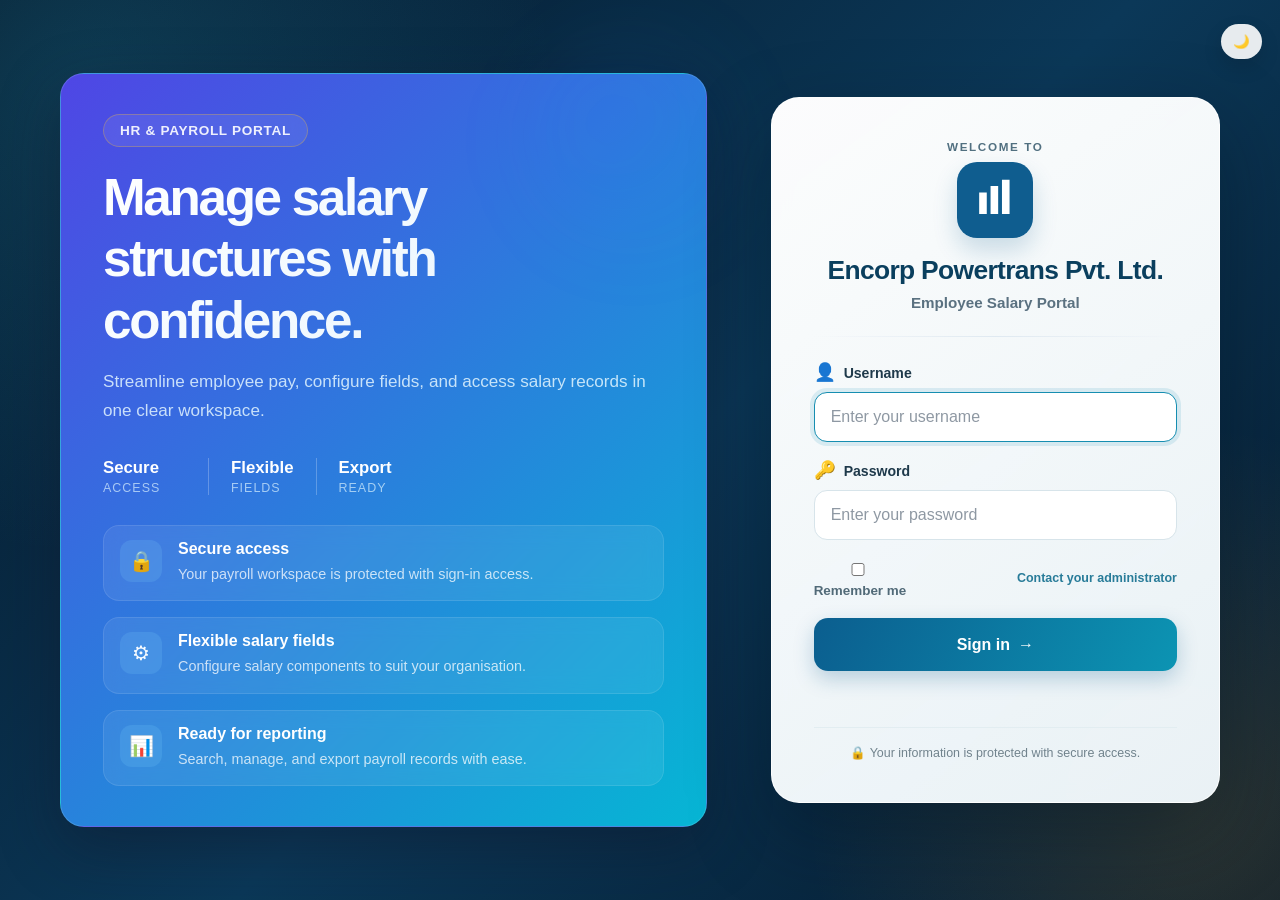
==== encorp_app/static/index.html @ 49dd7a2d "Initial commit" ====
<!DOCTYPE html>
<html lang="en">
  <head>
    <meta charset="UTF-8" />
    <meta name="viewport" content="width=device-width, initial-scale=1.0" />
    <title>Encorp | Login</title>
    <link rel="stylesheet" href="styles.css" />
    <link rel="stylesheet" href="login-overrides.css" />
  </head>
  <body class="auth-page">
    <button class="theme-toggle" id="themeToggle" type="button" aria-label="Toggle dark mode">🌙</button>
    <div class="auth-orb auth-orb-one" aria-hidden="true"></div>
    <div class="auth-orb auth-orb-two" aria-hidden="true"></div>
    <div class="auth-grid" aria-hidden="true"></div>
    <div class="page-shell login-bg auth-page">
      <div class="auth-shell">
        <section class="auth-hero" aria-labelledby="loginWelcomeTitle">
          <div class="hero-content">
            <div class="hero-badge">HR &amp; Payroll Portal</div>
            <h2 id="loginWelcomeTitle">Manage salary structures with confidence.</h2>
            <p>Streamline employee pay, configure fields, and access salary records in one clear workspace.</p>
            <div class="hero-stat-row" aria-label="Portal highlights">
              <div><strong>Secure</strong><span>Access</span></div>
              <div><strong>Flexible</strong><span>Fields</span></div>
              <div><strong>Export</strong><span>Ready</span></div>
            </div>
            <div class="hero-features" aria-label="Portal features">
              <div class="feature-item"><span class="feature-icon" aria-hidden="true">&#128274;</span><div class="feature-text"><h4>Secure access</h4><p>Your payroll workspace is protected with sign-in access.</p></div></div>
              <div class="feature-item"><span class="feature-icon" aria-hidden="true">&#9881;</span><div class="feature-text"><h4>Flexible salary fields</h4><p>Configure salary components to suit your organisation.</p></div></div>
              <div class="feature-item"><span class="feature-icon" aria-hidden="true">&#128202;</span><div class="feature-text"><h4>Ready for reporting</h4><p>Search, manage, and export payroll records with ease.</p></div></div>
            </div>
          </div>
        </section>

        <div class="login-card-container">
        <section class="login-card" aria-labelledby="companyName">
          <div class="brand-block">
            <span class="signin-overline">Welcome to</span>
            <img id="headerLogo" class="small-logo" src="data:image/svg+xml,%3Csvg xmlns='http://www.w3.org/2000/svg' width='120' height='120' viewBox='0 0 120 120'%3E%3Crect width='120' height='120' rx='24' fill='%230f5d8f'/%3E%3Cpath d='M35 82V48h12v34H35Zm18 0V38h12v44H53Zm18 0V28h12v54H71Z' fill='white'/%3E%3C/svg%3E" alt="company logo" />
            <h1 id="companyName">Encorp Powertrans Pvt. Ltd.</h1>
            <p id="companyTagline">Employee Salary Portal</p>
          </div>
          <div class="login-divider" aria-hidden="true"></div>
          <form id="loginForm" novalidate>
              <div class="form-group">
                <label for="username"><span class="label-icon" aria-hidden="true">&#128100;</span> Username</label>
                <input id="username" class="form-input" name="username" type="text" placeholder="Enter your username" required autocomplete="username" autofocus />
              </div>

              <div class="form-group">
                <label for="password"><span class="label-icon" aria-hidden="true">&#128273;</span> Password</label>
                <input id="password" class="form-input" name="password" type="password" placeholder="Enter your password" required autocomplete="current-password" />
              </div>

              <div class="form-actions">
                <label class="remember"><input type="checkbox" id="remember" /> Remember me</label>
                <span class="forgot">Contact your administrator</span>
              </div>

              <button type="submit" class="login-btn"><span>Sign in</span><span class="btn-arrow" aria-hidden="true">&#8594;</span></button>
              <p id="loginMessage" class="message" role="alert" aria-live="polite"></p>
          </form>
          <footer class="login-footer"><p><span aria-hidden="true">&#128274;</span> Your information is protected with secure access.</p></footer>
        </section>
        </div>
      </div>
    </div>

    <script src="script.js"></script>
  </body>
</html>
---- encorp_app/static/styles.css ----
:root {
  color-scheme: light;
  font-family: "Segoe UI", Tahoma, Geneva, Verdana, sans-serif;
  --app-font: "Segoe UI";
  --primary: #0f5d8f;
  --primary-dark: #0a3f5e;
  --accent: #f4b400;
  --bg: #f3f7fb;
  --card: #ffffff;
  --text: #162330;
  --muted: #5f6d7c;
  --border: #dfe9f1;
}

body.dark-mode {
  --primary: #4ba3ff;
  --primary-dark: #9dd0ff;
  --accent: #fbbf24;
  --bg: #07131d;
  --card: #0f1f2d;
  --text: #f2f7fb;
  --muted: #9eb0bd;
  --border: #263846;
}

* {
  box-sizing: border-box;
}

body {
  margin: 0;
  font-family: var(--app-font), "Segoe UI", Tahoma, Geneva, Verdana, sans-serif;
  background: linear-gradient(135deg, #f4f9ff 0%, #eef5fb 100%);
  color: var(--text);
  transition: background 0.25s ease, color 0.25s ease;
}

body.dark-mode {
  background: linear-gradient(135deg, #07131d 0%, #122536 100%);
}

.app-shell {
  display: grid;
  grid-template-columns: 260px minmax(0, 1fr);
  min-height: 100vh;
}

.sidebar {
  background: linear-gradient(180deg, #0b3552 0%, #0f5d8f 100%);
  color: #fff;
  padding: 24px 18px;
  transition: width 0.25s ease;
}

.sidebar.collapsed {
  width: 88px;
}

.sidebar.collapsed .brand-text,
.sidebar.collapsed .nav-link {
  display: none;
}

.sidebar.collapsed .sidebar-nav {
  display: none;
}

.sidebar-brand {
  display: flex;
  align-items: center;
  gap: 10px;
  margin-bottom: 24px;
}

.sidebar-brand strong {
  display: block;
  font-size: 1rem;
}

.sidebar-brand p {
  margin: 2px 0 0;
  color: rgba(255,255,255,0.72);
}

.sidebar-nav {
  display: grid;
  gap: 8px;
}

.sidebar-toggle {
  width: 100%;
  margin: 0 0 12px;
  background: rgba(255,255,255,0.14);
  color: #fff;
  border: 0;
  border-radius: 10px;
  padding: 8px;
}

.sidebar .nav-link {
  color: rgba(255,255,255,0.9);
  padding: 10px 12px;
  border-radius: 10px;
}

.sidebar .nav-link.active,
.sidebar .nav-link:hover {
  background: rgba(255,255,255,0.16);
}

.theme-toggle {
  position: fixed;
  top: 18px;
  right: 18px;
  z-index: 50;
  border: none;
  border-radius: 999px;
  padding: 10px 12px;
  background: rgba(255,255,255,0.9);
  box-shadow: 0 8px 20px rgba(0,0,0,0.12);
  cursor: pointer;
}

body.dark-mode .theme-toggle {
  background: rgba(15,31,45,0.95);
  color: #fff;
}

.page-shell {
  min-height: 100vh;
  display: grid;
  place-items: center;
  padding: 24px;
}

.auth-page {
  background: radial-gradient(circle at top left, #2184c2 0%, #0a3f5e 45%, #07263b 100%);
}

.auth-shell {
  width: min(1100px, 100%);
  display: grid;
  grid-template-columns: 1.3fr 0.9fr;
  gap: 24px;
  align-items: stretch;
}

.auth-hero,
.login-card,
.employee-card,
.table-card,
.summary-card,
.toolbar-card,
.dashboard-card,
.settings-card,
.search-card {
  background: var(--card);
  border: 1px solid rgba(255, 255, 255, 0.6);
  border-radius: 22px;
  box-shadow: 0 18px 40px rgba(5, 26, 42, 0.16);
}

.auth-hero {
  padding: 36px;
  background: linear-gradient(135deg, rgba(255,255,255,0.95), rgba(241,247,252,0.95));
  display: flex;
  flex-direction: column;
  justify-content: center;
}

.auth-hero h2 {
  margin: 0 0 12px;
  font-size: 2rem;
  color: var(--primary-dark);
}

.auth-hero p {
  margin: 0 0 16px;
  color: var(--muted);
  line-height: 1.6;
}

.hero-badge {
  display: inline-block;
  margin-bottom: 14px;
  padding: 6px 10px;
  border-radius: 999px;
  background: rgba(15, 93, 143, 0.12);
  color: var(--primary);
  font-size: 0.82rem;
  font-weight: 700;
  letter-spacing: 0.04em;
  text-transform: uppercase;
}

.hero-points {
  margin: 0;
  padding-left: 18px;
  color: var(--text);
  display: grid;
  gap: 8px;
}

.login-card {
  width: 100%;
  padding: 16px;
  display: flex;
  align-items: center;
  justify-content: center;
}

.brand-block {
  text-align: center;
  margin-bottom: 24px;
}

.brand-block-login { text-align:center; margin-bottom: 18px; }
.brand-block-login .small-logo { width:64px; height:64px; margin:0 auto 8px; }
.brand-block-login .brand-name { margin:6px 0 2px; font-size:1.05rem; color:var(--primary-dark); }
.brand-block-login .brand-sub { margin:0; color:var(--muted); font-size:0.9rem; }

.login-panel { width: 100%; max-width: 360px; padding: 28px; }
.login-panel-form input { transition: box-shadow 0.15s ease, border-color 0.15s ease; }
.login-panel-form input::placeholder { color: rgba(0,0,0,0.45); }
.login-panel-form input:focus { box-shadow: 0 6px 18px rgba(15,93,143,0.12); border-color: rgba(15,93,143,0.2); }
.input-row .input-icon { background: rgba(0,0,0,0.02); padding:8px 12px; }
.btn-primary { letter-spacing: 0.6px; font-size: 0.95rem; padding: 12px 14px; }

/* Hero decoration */
.auth-hero { position: relative; overflow: visible; }
.auth-hero::before { content: ''; position: absolute; right: -40px; top: -40px; width: 220px; height: 220px; border-radius: 50%; background: radial-gradient(circle at 30% 30%, rgba(29,134,255,0.08), rgba(29,134,255,0.02)); filter: blur(36px); z-index:0; }
.auth-hero > * { position: relative; z-index: 2; }

@media (max-width: 900px) {
  .auth-shell { grid-template-columns: 1fr; }
  .auth-hero { order: -1; padding-bottom: 18px; }
  .login-card { padding: 8px; }
  .login-panel { max-width: 100%; }
}

/* Polished login overrides */
.login-card { padding: 12px; }
.login-card .brand-block-login h1 { font-size: 1.15rem; color: rgba(0,0,0,0.9); margin-bottom:6px; }
.login-card .brand-block-login p { color: rgba(16,24,40,0.6); margin-bottom: 10px; }
.login-card .small-logo { border-radius: 14px; box-shadow: 0 6px 20px rgba(2,6,23,0.06); }
.login-panel {
  background: #fff;
  border-radius: 18px;
  padding: 28px 30px;
  max-width: 400px;
  width: 100%;
  border: 1px solid rgba(2,6,23,0.04);
  box-shadow: 0 18px 40px rgba(2,6,23,0.06);
}
.login-panel-form .input-row { background: transparent; align-items: center; }
.login-panel-form input[type="text"], .login-panel-form input[type="password"] {
  background: rgba(245,247,250,0.98);
  border: 1px solid rgba(16,24,40,0.04);
  padding: 12px 14px;
  height:44px;
  border-radius: 10px;
  color: #0f1724;
  font-size: 0.98rem;
}
.input-row { gap: 12px; }
.input-icon { width:44px; height:44px; display:flex; align-items:center; justify-content:center; border-radius:10px; background: linear-gradient(180deg,var(--primary),#0a74c2); color: #fff; font-size:18px; }
.form-actions { margin-top:8px; margin-bottom:18px; }
.remember input { transform: translateY(2px); margin-right:8px; }
.forgot { color: var(--primary); font-weight:600; }
.btn-primary { background: linear-gradient(90deg,#1573ff,#0066d6); color:#fff; border-radius:12px; padding:12px; font-weight:800; letter-spacing:0.6px; }
.btn-primary:hover { transform: translateY(-2px); box-shadow: 0 10px 26px rgba(4,38,114,0.12); }
.auth-hero h2 { font-size: 2.1rem; color: #072033; }
.auth-hero p { color: rgba(16,24,40,0.7); max-width: 420px; }
.hero-points li { color: rgba(16,24,40,0.7); }

@media (max-width: 900px) {
  .login-panel { margin-top: 8px; padding: 20px; }
  .auth-hero { padding: 22px; }
}

.brand-logo,
.small-logo {
  display: block;
  width: 72px;
  height: 72px;
  object-fit: contain;
  margin: 0 auto 12px;
  border-radius: 16px;
  background: linear-gradient(135deg, #f0f7ff, #e6f0f7);
  padding: 8px;
}

.small-logo {
  width: 52px;
  height: 52px;
  margin: 0 14px 0 0;
}

.brand-block h1,
.page-header h1 {
  margin: 0 0 6px;
  color: var(--primary-dark);
}

.brand-block p,
.page-header p {
  margin: 0;
  color: var(--muted);
}

.login-form {
  display: grid;
  gap: 12px;
}

label {
  font-weight: 600;
  display: grid;
  gap: 6px;
}

input,
select,
textarea {
  border: 1px solid var(--border);
  border-radius: 12px;
  padding: 10px 12px;
  font-size: 1rem;
  background: #fcfdff;
}

input[type="color"] {
  width: 100%;
  min-height: 44px;
  padding: 4px;
  cursor: pointer;
}

input:focus,
select:focus,
textarea:focus {
  outline: 2px solid rgba(15, 93, 143, 0.2);
  border-color: var(--primary);
}

button,
.primary-btn,
.secondary-btn {
  margin-top: 6px;
  border: none;
  border-radius: 12px;
  background: linear-gradient(135deg, var(--primary), #1881bc);
  color: #fff;
  padding: 10px 14px;
  cursor: pointer;
  font-weight: 700;
  text-decoration: none;
  display: inline-flex;
  justify-content: center;
  align-items: center;
}

button:hover,
.primary-btn:hover,
.secondary-btn:hover {
  transform: translateY(-1px);
  box-shadow: 0 8px 18px rgba(15, 93, 143, 0.18);
}

.secondary-btn {
  background: linear-gradient(135deg, #eef4f8, #dcecf4);
  color: var(--primary-dark);
}

.message {
  min-height: 20px;
  color: #b42318;
  font-size: 0.95rem;
  margin: 0;
}

.helper-text {
  color: var(--muted);
  font-size: 0.9rem;
}

.logo-actions {
  display: flex;
  gap: 10px;
  flex-wrap: wrap;
  align-items: center;
}

.salary-page,
.dashboard-page,
.settings-page,
.search-page {
  max-width: 1240px;
  margin: 0 auto;
  padding: 24px;
}

.page-header {
  display: flex;
  justify-content: space-between;
  align-items: center;
  margin-bottom: 20px;
  gap: 16px;
  padding: 18px 22px;
  background: linear-gradient(135deg, rgba(255,255,255,0.95), rgba(241,247,252,0.95));
  border: 1px solid rgba(223,233,241,0.9);
  border-radius: 18px;
  box-shadow: 0 10px 24px rgba(15, 93, 143, 0.06);
}

.header-title {
  display: flex;
  align-items: center;
}

.header-actions {
  display: flex;
  gap: 10px;
  flex-wrap: wrap;
}

.nav-link {
  text-decoration: none;
  color: var(--primary);
  font-weight: 600;
}

.toolbar-card,
.dashboard-card,
.settings-card,
.search-card,
.employee-card,
.table-card,
.summary-card {
  padding: 22px 24px;
  margin-bottom: 18px;
  border: 1px solid rgba(223,233,241,0.9);
}

.toolbar-group {
  display: flex;
  gap: 10px;
  flex-wrap: wrap;
}

.status-pill {
  display: inline-block;
  margin-top: 12px;
  padding: 6px 10px;
  border-radius: 999px;
  background: #eef8f2;
  color: #067647;
  font-size: 0.9rem;
}

.dashboard-hero {
  display: flex;
  justify-content: space-between;
  align-items: center;
  gap: 18px;
  padding: 24px 28px;
  margin-bottom: 18px;
  background: linear-gradient(135deg, #0f5d8f, #1680b8);
  color: #fff;
  border-radius: 22px;
}

.dashboard-hero h2 {
  margin: 6px 0 8px;
  font-size: 1.7rem;
}

.dashboard-hero p {
  margin: 0;
  color: rgba(255,255,255,0.84);
}

.hero-actions {
  display: flex;
  gap: 10px;
  flex-wrap: wrap;
}

.dashboard-grid {
  display: grid;
  grid-template-columns: repeat(auto-fit, minmax(240px, 1fr));
  gap: 16px;
}

.secondary-grid {
  margin-top: 16px;
}

.dashboard-card h3 {
  margin-top: 0;
  color: var(--primary-dark);
}

.dashboard-card p {
  color: var(--muted);
}

.metric-card {
  background: linear-gradient(135deg, #f9fcff, #f2f7fb);
}

.metric-value {
  font-size: 2rem;
  font-weight: 800;
  color: var(--primary);
  margin: 6px 0 4px;
}

.chart-card {
  min-height: 220px;
}

.chart-bars {
  display: grid;
  gap: 16px;
  margin-top: 16px;
}

.bar-group {
  display: grid;
  gap: 6px;
}

.bar-label-row {
  display: flex;
  justify-content: space-between;
  align-items: center;
  font-size: 0.95rem;
  color: var(--muted);
}

.overview-bar {
  height: 10px;
  border-radius: 999px;
  background: rgba(15, 93, 143, 0.12);
  overflow: hidden;
}

.bar-fill {
  display: block;
  height: 100%;
  border-radius: 999px;
  width: 0;
  transition: width 0.35s ease;
}

.bar-fill.earning {
  background: linear-gradient(90deg, #0f5d8f, #3ea4d8);
}

.bar-fill.deduction {
  background: linear-gradient(90deg, #ef4444, #f97316);
}

.bar-fill.benefits {
  background: linear-gradient(90deg, #16a34a, #4ade80);
}

.chart-summary {
  margin-top: 10px;
  color: var(--muted);
  font-size: 0.95rem;
}

.info-list {
  margin: 10px 0 0 18px;
  color: var(--muted);
  display: grid;
  gap: 8px;
  line-height: 1.5;
}

.status-list {
  display: flex;
  flex-wrap: wrap;
  gap: 8px;
  margin-top: 10px;
}

.employee-grid,
.settings-grid {
  display: grid;
  gap: 14px;
  grid-template-columns: repeat(auto-fit, minmax(220px, 1fr));
}

.table-wrapper {
  overflow-x: auto;
}

table {
  width: 100%;
  border-collapse: collapse;
}

th,
td {
  padding: 10px 8px;
  text-align: left;
  border-bottom: 1px solid #e6edf3;
}

th {
  color: var(--primary-dark);
  font-size: 0.95rem;
}

.total-row td {
  font-weight: 700;
  background: #f7fafc;
}

.amount-input {
  width: 100%;
}

.summary-card h3 {
  margin: 0 0 8px;
  color: var(--primary-dark);
}

.summary-card p {
  margin: 4px 0;
}

.payslip-card {
  background: linear-gradient(135deg, #f8fbff, #eef6fc);
}

.payslip-preview-card {
  background: linear-gradient(135deg, #ffffff, #f7fbff);
  border: 1px solid var(--border);
  border-radius: 22px;
  padding: 22px 24px;
  margin-bottom: 18px;
  box-shadow: 0 10px 24px rgba(15, 93, 143, 0.06);
}

.payslip-preview-card.export-ready {
  box-sizing: border-box;
  width: 190mm;
  max-width: 190mm;
  margin: 0 auto;
  box-shadow: none;
  border-radius: 0;
  border: 1px solid #d9e6f4;
}

.payslip-head {
  display: flex;
  justify-content: space-between;
  align-items: center;
  gap: 12px;
  margin-bottom: 12px;
}

.payslip-badges {
  display: flex;
  gap: 8px;
  flex-wrap: wrap;
}

.summary-grid {
  display: grid;
  grid-template-columns: repeat(auto-fit, minmax(180px, 1fr));
  gap: 12px;
  margin-bottom: 10px;
}

.summary-grid > div {
  background: #fff;
  border: 1px solid var(--border);
  border-radius: 12px;
  padding: 10px 12px;
}

.summary-label {
  display: block;
  font-size: 0.84rem;
  color: var(--muted);
  margin-bottom: 4px;
}

.payslip-header {
  display: flex;
  justify-content: space-between;
  align-items: flex-start;
  gap: 18px;
  margin-bottom: 18px;
}

.payslip-company-area {
  display: flex;
  align-items: center;
  gap: 14px;
}

.payslip-company-area .small-logo {
  width: 64px;
  height: 64px;
  margin: 0;
  border-radius: 14px;
  background: #fff;
  border: 1px solid var(--border);
  padding: 6px;
}

.payslip-company-text {
  display: grid;
  gap: 4px;
}

.payslip-company-text strong {
  font-size: 1.2rem;
}

.payslip-company-text p {
  margin: 0;
  color: var(--muted);
}

.payslip-company-address {
  font-size: 0.85rem;
  color: var(--muted);
}

.payslip-meta-block {
  display: grid;
  gap: 6px;
  text-align: right;
}

.payslip-slip-label {
  display: inline-flex;
  padding: 8px 14px;
  border-radius: 999px;
  background: var(--primary);
  color: #fff !important;
  font-weight: 800;
  text-shadow: 0 1px 2px rgba(0, 0, 0, 0.35);
  font-size: 0.85rem;
  letter-spacing: 0.04em;
}

.payslip-offer-banner {
  margin-bottom: 18px;
  padding: 16px 18px;
  border-radius: 18px;
  background: rgba(15, 93, 143, 0.08);
  border: 1px solid rgba(15, 93, 143, 0.12);
}

.offer-title {
  margin: 0 0 6px;
  font-size: 1.15rem;
  color: var(--primary-dark);
}

/* Make auth-hero dark and prominent on the login page */
.login-bg .auth-hero {
  background: linear-gradient(135deg, #4f46e5 0%, #06b6d4 100%);
  color: #f8fcff;
  padding: 40px 42px;
  border-radius: 24px;
  box-shadow: 0 20px 60px rgba(15, 23, 42, 0.45);
}
.login-bg .auth-hero h2 { color: #f8fbff; }
.login-bg .hero-badge { background: rgba(255,255,255,0.08); color: rgba(255,255,255,0.9); }
.login-bg .hero-points li { color: rgba(255,255,255,0.9); }

/* New centered login styles */
.login-bg {
  min-height: 100vh;
  display: flex;
  align-items: center;
  justify-content: center;
  background: linear-gradient(135deg, #0f1724 0%, #071021 100%);
  color: #e6eef8;
}
.login-wrapper {
  width: 420px;
  max-width: 92%;
  text-align: center;
}
.login-title {
  font-size: 12px;
  letter-spacing: 4px;
  margin-bottom: 18px;
  color: #9fb4d6;
}
.login-panel {
  background: linear-gradient(180deg, rgba(255,255,255,0.04), rgba(255,255,255,0.02));
  border-radius: 12px;
  padding: 26px;
  box-shadow: 0 10px 30px rgba(2,6,23,0.6), inset 0 1px 0 rgba(255,255,255,0.02);
  margin-bottom: 14px;
}
.input-row { display:flex; align-items:center; gap:12px; margin-bottom:12px; }
.input-icon { width:44px; height:44px; display:flex; align-items:center; justify-content:center; border-radius:10px; background: linear-gradient(180deg,#06b6d4,#4f46e5); color: #fff; font-size:18px; }
.login-panel-form input[type="text"], .login-panel-form input[type="password"] {
  flex:1; padding:10px 12px; border-radius:8px; border:1px solid rgba(255,255,255,0.06); background:transparent; color:#eaf4ff; outline:none;
}
.form-actions { display:flex; justify-content:space-between; align-items:center; font-size:13px; margin:10px 0 14px 0; }
.btn { padding:10px 14px; border-radius:8px; font-weight:600; cursor:pointer; border:none; }
.btn-primary { background: linear-gradient(90deg,#06b6d4,#0ea5a4); color:#fff; width:100%; }
.btn-ghost { background:transparent; color:#bcd3ef; border:1px solid rgba(255,255,255,0.04); padding:8px 12px; }
.register-cta { text-align:center; }
.message { color:#ffb4b4; margin-top:8px; font-size:13px; }

.offer-subtitle {
  margin: 0;
  color: var(--muted);
  line-height: 1.5;
}

.offer-greeting {
  margin: 14px 0 18px;
  color: var(--text);
  line-height: 1.7;
  font-size: 0.95rem;
}

.payslip-terms {
  margin-bottom: 20px;
  padding: 18px;
  border-radius: 18px;
  background: rgba(15, 93, 143, 0.05);
  border: 1px solid rgba(15, 93, 143, 0.1);
}

.payslip-terms h3 {
  margin: 0 0 10px;
  font-size: 1rem;
  color: var(--primary-dark);
}

.payslip-terms ul {
  margin: 0;
  padding-left: 20px;
  color: var(--muted);
}

.payslip-terms li {
  margin-bottom: 8px;
}

.payslip-footer {
  margin-top: 22px;
  padding: 18px;
  border-radius: 16px;
  background: #f7fbff;
  color: var(--muted);
}

.payslip-signature {
  display: flex;
  justify-content: space-between;
  gap: 18px;
  margin-bottom: 14px;
}

.payslip-signature div {
  display: grid;
  gap: 4px;
  min-width: 160px;
}

.payslip-signature span {
  font-size: 0.82rem;
  color: var(--muted);
}

.payslip-signature strong {
  font-size: 0.95rem;
  color: var(--text);
}

.payslip-meta-block span {
  font-size: 0.95rem;
}

.payslip-meta-block span {
  display: block;
  color: var(--muted);
  font-size: 0.9rem;
}

.payslip-details-grid {
  display: grid;
  grid-template-columns: repeat(auto-fit, minmax(180px, 1fr));
  gap: 12px;
  margin-bottom: 20px;
}

.payslip-details-grid div {
  background: #fff;
  border: 1px solid #dbe9f5;
  border-radius: 12px;
  padding: 14px 16px;
}

.payslip-details-grid span {
  display: block;
  font-size: 0.82rem;
  color: var(--muted);
  margin-bottom: 6px;
}

.payslip-details-grid strong {
  display: block;
  font-size: 1rem;
}

.type-pill {
  display: inline-flex;
  align-items: center;
  justify-content: center;
  padding: 4px 8px;
  border-radius: 999px;
  font-size: 0.8rem;
  background: rgba(15, 93, 143, 0.08);
  color: var(--primary-dark);
}

.payslip-breakdown table {
  width: 100%;
  border-collapse: collapse;
}

.payslip-breakdown th,
.payslip-breakdown td {
  border: 1px solid #d9e6f4;
  padding: 12px 10px;
  text-align: left;
}

.payslip-breakdown th {
  background: #eef6fc;
}

.payslip-breakdown tr {
  break-inside: avoid;
  page-break-inside: avoid;
}

.footer-row td {
  font-weight: 700;
}

.payslip-breakdown tfoot td {
  border-top: 2px solid #d1dbe8;
}

.net-row {
  background: rgba(15, 93, 143, 0.08);
}

.payslip-footer {
  margin-top: 22px;
  padding: 16px 18px;
  border-radius: 16px;
  background: #f7fbff;
  color: var(--muted);
}

.payslip-signature {
  display: flex;
  justify-content: space-between;
  gap: 18px;
  margin-bottom: 12px;
}

.payslip-signature div {
  display: grid;
  gap: 4px;
}

.payslip-signature span {
  font-size: 0.82rem;
  color: var(--muted);
}

.payslip-signature strong {
  font-size: 0.95rem;
}

@media print {
  body {
    background: #fff;
  }

  .app-shell,
  .sidebar,
  .theme-toggle,
  .toolbar-card,
  .page-header,
  .header-actions,
  .nav-link,
  button,
  .payslip-badges,
  .result-item,
  .status-pill,
  .dashboard-card,
  .settings-card,
  .search-card,
  .employee-card,
  .table-card,
  .summary-card {
    display: none !important;
  }

  .salary-page {
    padding: 0;
    max-width: none;
  }

  .payslip-preview-card {
    display: block !important;
    border: 1px solid #d1d5db;
    box-shadow: none;
    margin: 0;
    width: 100%;
    max-width: 100%;
    border-radius: 0;
    page-break-inside: avoid;
  }

  .payslip-preview-card.export-ready {
    max-width: 100%;
  }

  .payslip-preview-card,
  .payslip-footer,
  .payslip-details-grid div,
  .payslip-breakdown th,
  .payslip-breakdown td {
    background: #fff !important;
    color: #000 !important;
    border-color: #ccc !important;
  }

  .payslip-slip-label {
    background: #000 !important;
    color: #fff !important;
  }

  .payslip-breakdown th,
  .payslip-breakdown td {
    page-break-inside: avoid;
  }

  @page {
    size: A4;
    margin: 10mm;
  }
}

/* Premium login-page refresh */
.auth-page { min-height: 100vh; background: #071d31; isolation: isolate; }
.login-bg.auth-page { position: relative; z-index: 1; min-height: 100vh; padding: 42px 28px; background: radial-gradient(circle at 7% 10%, rgba(44,182,221,.2), transparent 29rem), radial-gradient(circle at 93% 90%, rgba(247,181,54,.15), transparent 24rem), linear-gradient(135deg, #06192b, #0b3858 52%, #061a2d); }
.auth-grid { position: fixed; inset: 0; z-index: 0; pointer-events: none; opacity: .17; background-image: linear-gradient(rgba(255,255,255,.22) 1px, transparent 1px), linear-gradient(90deg, rgba(255,255,255,.22) 1px, transparent 1px); background-size: 54px 54px; mask-image: linear-gradient(to bottom, black, transparent 78%); }
.auth-orb { position: fixed; z-index: 0; width: 26rem; aspect-ratio: 1; border-radius: 50%; pointer-events: none; opacity: .48; }
.auth-orb-one { top: -14rem; left: -11rem; background: radial-gradient(circle, #23c4e5, rgba(35,196,229,0) 69%); }
.auth-orb-two { right: -13rem; bottom: -16rem; background: radial-gradient(circle, #f3ad32, rgba(243,173,50,0) 68%); }
.auth-shell { position: relative; z-index: 1; width: min(1160px, 100%); grid-template-columns: minmax(0,1.18fr) minmax(370px,.82fr); gap: clamp(28px,5vw,72px); align-items: center; }
.auth-hero { min-height: 590px; padding: clamp(34px,5vw,62px); border: 1px solid rgba(183,228,245,.18); border-radius: 32px; background: linear-gradient(145deg, rgba(15,86,122,.58), rgba(4,35,58,.64)); box-shadow: 0 32px 90px rgba(0,8,17,.32), inset 0 1px rgba(255,255,255,.13); }
.hero-badge { padding: 9px 15px; background: rgba(255,255,255,.1); color: #dff8ff; border-color: rgba(255,255,255,.2); }
.auth-hero h2 { font-size: clamp(2.35rem,4vw,4rem); letter-spacing: -.045em; max-width: 620px; }
.auth-hero > .hero-content > p { max-width: 580px; color: rgba(231,248,255,.83); font-size: 1.07rem; }
.hero-stat-row { display: flex; margin: 30px 0; }
.hero-stat-row div { display: grid; gap: 3px; min-width: 105px; padding: 0 22px; border-left: 1px solid rgba(255,255,255,.24); }
.hero-stat-row div:first-child { padding-left: 0; border-left: 0; }
.hero-stat-row strong { color: #fff; font-size: 1.05rem; }
.hero-stat-row span { color: rgba(222,244,255,.68); font-size: .78rem; letter-spacing: .08em; text-transform: uppercase; }
.feature-item { padding: 14px 16px; border-radius: 16px; background: rgba(255,255,255,.075); }
.feature-item:hover { transform: translateX(7px) scale(1.01); background: rgba(255,255,255,.12); }
.feature-icon { display: grid; place-items: center; width: 42px; min-width: 42px; height: 42px; font-size: 1.25rem; border-radius: 12px; background: rgba(141,226,250,.14); }
.login-card-container { width: 100%; max-width: 450px; justify-self: end; }
.login-card { padding: 42px; border: 1px solid rgba(255,255,255,.84); border-radius: 28px; background: linear-gradient(145deg,rgba(255,255,255,.99),rgba(240,248,252,.97)); box-shadow: 0 30px 80px rgba(0,13,27,.35); }
.brand-block { margin-bottom: 0; }
.signin-overline { display: block; margin-bottom: 9px; color: #517080; font-size: .73rem; font-weight: 800; letter-spacing: .14em; text-transform: uppercase; }
.login-card .small-logo { width: 76px !important; height: 76px !important; margin: 0 auto 16px !important; padding: 0; border-radius: 20px; box-shadow: 0 12px 24px rgba(15,93,143,.2); }
.brand-block h1 { color: #0a3f5e; font-size: 1.65rem; line-height: 1.22; letter-spacing: -.025em; }
.brand-block p { color: #5a7180; font-weight: 600; }
.login-divider { margin: 25px 0; }
.form-group { gap: 9px; margin-bottom: 18px; }
.form-group label { color: #1e394a; font-size: .88rem; }
.form-input { min-height: 50px; border: 1px solid #d7e4ea; border-radius: 13px; background: #fff; }
.form-input:hover { border-color: #aacbd8; }
.form-input:focus { border-color: #168eb1; box-shadow: 0 0 0 4px rgba(22,142,177,.13); }
.form-actions { margin: 4px 0 20px; }
.remember { color: #516a78; font-size: .84rem; }
.forgot { color: #287c99; font-size: .78rem; font-weight: 700; }
.login-btn { min-height: 53px; margin-top: 0; border-radius: 14px; background: linear-gradient(115deg,#0b5e8f,#0c94b3); box-shadow: 0 12px 24px rgba(10,103,145,.27); }
.login-footer { margin-top: 20px; padding-top: 17px; border-top-color: #e2edf1; }
.login-footer p { color: #71838d; font-size: .78rem; }
@media (max-width:920px) { .login-bg.auth-page { padding: 28px 18px; } .auth-shell { grid-template-columns: 1fr; max-width: 620px; } .auth-hero { min-height: auto; } .login-card-container { justify-self: stretch; max-width: none; } }
@media (max-width:560px) { .auth-hero { padding: 30px 24px; border-radius: 24px; } .hero-stat-row div { min-width: 0; flex: 1; padding: 0 10px; } .login-card { padding: 30px 24px; border-radius: 24px; } }

.payslip-signature div {
  display: grid;
  gap: 4px;
}

.payslip-signature span {
  font-size: 0.82rem;
  color: var(--muted);
}

.payslip-signature strong {
  font-size: 0.95rem;
}

.payslip-meta {
  background: #f8fbff;
  border: 1px solid var(--border);
  border-radius: 14px;
  padding: 10px 12px;
}

/* ========== ATTRACTIVE LOGIN PAGE STYLES ========== */

/* Background Decorations */
.auth-bg-decoration {
  position: fixed;
  top: 0;
  left: 0;
  width: 100%;
  height: 100%;
  z-index: -1;
  overflow: hidden;
}

.blob {
  position: absolute;
  border-radius: 50%;
  opacity: 0.15;
  mix-blend-mode: multiply;
  filter: blur(60px);
}

.blob-1 {
  width: 400px;
  height: 400px;
  background: linear-gradient(135deg, #0f5d8f, #1680b8);
  top: -100px;
  left: -100px;
  animation: float 8s ease-in-out infinite;
}

.blob-2 {
  width: 350px;
  height: 350px;
  background: linear-gradient(135deg, #f4b400, #ff9a76);
  bottom: -50px;
  right: -50px;
  animation: float 10s ease-in-out infinite reverse;
}

.blob-3 {
  width: 300px;
  height: 300px;
  background: linear-gradient(135deg, #2196f3, #0f5d8f);
  top: 50%;
  right: 5%;
  animation: float 12s ease-in-out infinite;
}

@keyframes float {
  0%, 100% { transform: translate(0, 0); }
  50% { transform: translate(30px, 40px); }
}

/* Enhanced Auth Page */
.auth-page {
  background: radial-gradient(circle at top left, #0f5d8f 0%, #0a3f5e 40%, #051a2a 100%);
  position: relative;
  overflow: hidden;
}

body.dark-mode.auth-page {
  background: radial-gradient(circle at top left, #1a2940 0%, #0d1e2d 40%, #050f17 100%);
}

/* Enhanced Auth Shell */
.auth-shell {
  width: min(1200px, 100%);
  display: grid;
  grid-template-columns: 1.2fr 1fr;
  gap: 40px;
  align-items: center;
  animation: slideUp 0.6s ease-out;
}

@keyframes slideUp {
  from {
    opacity: 0;
    transform: translateY(30px);
  }
  to {
    opacity: 1;
    transform: translateY(0);
  }
}

/* Hero Section Enhanced */
.auth-hero {
  padding: 48px;
  background: linear-gradient(135deg, rgba(255,255,255,0.08) 0%, rgba(255,255,255,0.04) 100%);
  backdrop-filter: blur(10px);
  border: 1px solid rgba(255,255,255,0.12);
  border-radius: 28px;
  display: flex;
  flex-direction: column;
  justify-content: center;
  color: white;
  box-shadow: 0 20px 60px rgba(0, 0, 0, 0.3);
}

body.dark-mode .auth-hero {
  background: linear-gradient(135deg, rgba(255,255,255,0.05) 0%, rgba(255,255,255,0.02) 100%);
  border: 1px solid rgba(255,255,255,0.08);
}

.hero-content {
  animation: fadeInUp 0.8s ease-out;
}

@keyframes fadeInUp {
  from {
    opacity: 0;
    transform: translateY(20px);
  }
  to {
    opacity: 1;
    transform: translateY(0);
  }
}

.hero-badge {
  display: inline-block;
  margin-bottom: 20px;
  padding: 8px 16px;
  border-radius: 999px;
  background: linear-gradient(135deg, rgba(244, 180, 0, 0.2), rgba(255, 154, 118, 0.2));
  color: #fbbf24;
  font-size: 0.85rem;
  font-weight: 700;
  letter-spacing: 0.05em;
  border: 1px solid rgba(251, 191, 36, 0.3);
  backdrop-filter: blur(10px);
  width: fit-content;
}

.auth-hero h2 {
  margin: 0 0 16px;
  font-size: 2.5rem;
  font-weight: 800;
  background: linear-gradient(135deg, #ffffff, #e3f2fd);
  -webkit-background-clip: text;
  -webkit-text-fill-color: transparent;
  background-clip: text;
  line-height: 1.2;
}

body.dark-mode .auth-hero h2 {
  background: linear-gradient(135deg, #f2f7fb, #b3e5fc);
  -webkit-background-clip: text;
  -webkit-text-fill-color: transparent;
  background-clip: text;
}

.auth-hero p {
  margin: 0 0 32px;
  color: rgba(255,255,255,0.85);
  line-height: 1.7;
  font-size: 1.05rem;
}

/* Hero Features */
.hero-features {
  display: flex;
  flex-direction: column;
  gap: 16px;
}

.feature-item {
  display: flex;
  gap: 16px;
  align-items: flex-start;
  padding: 16px;
  background: rgba(255,255,255,0.06);
  backdrop-filter: blur(10px);
  border: 1px solid rgba(255,255,255,0.1);
  border-radius: 14px;
  transition: all 0.3s ease;
  cursor: pointer;
}

.feature-item:hover {
  background: rgba(255,255,255,0.1);
  transform: translateX(8px);
  border-color: rgba(255,255,255,0.2);
}

.feature-icon {
  font-size: 1.8rem;
  min-width: 40px;
  text-align: center;
}

.feature-text h4 {
  margin: 0 0 4px;
  color: #ffffff;
  font-size: 1rem;
  font-weight: 700;
}

.feature-text p {
  margin: 0;
  color: rgba(255,255,255,0.75);
  font-size: 0.9rem;
}

/* Login Card Container */
.login-card-container {
  animation: fadeInRight 0.8s ease-out;
}

@keyframes fadeInRight {
  from {
    opacity: 0;
    transform: translateX(30px);
  }
  to {
    opacity: 1;
    transform: translateX(0);
  }
}

.login-card {
  background: linear-gradient(135deg, var(--card) 0%, rgba(255,255,255, 0.95) 100%);
  border: 1px solid rgba(255,255,255,0.8);
  border-radius: 24px;
  box-shadow: 0 25px 50px rgba(0, 0, 0, 0.15);
  padding: 40px;
  backdrop-filter: blur(10px);
  width: 100%;
}

body.dark-mode .login-card {
  background: linear-gradient(135deg, var(--card) 0%, rgba(15, 31, 45, 0.95) 100%);
  border: 1px solid rgba(255,255,255,0.1);
  box-shadow: 0 25px 50px rgba(0, 0, 0, 0.5);
}

/* Brand Block */
.brand-block {
  text-align: center;
  margin-bottom: 28px;
  animation: scaleIn 0.6s ease-out;
}

@keyframes scaleIn {
  from {
    opacity: 0;
    transform: scale(0.9);
  }
  to {
    opacity: 1;
    transform: scale(1);
  }
}

.brand-logo {
  display: block;
  width: 80px;
  height: 80px;
  object-fit: contain;
  margin: 0 auto 16px;
  border-radius: 16px;
  background: linear-gradient(135deg, #f0f7ff, #e6f0f7);
  padding: 8px;
  box-shadow: 0 8px 20px rgba(15, 93, 143, 0.12);
  transition: transform 0.3s ease;
}

.brand-logo:hover {
  transform: scale(1.05);
}

.brand-block h1 {
  margin: 0 0 8px;
  color: var(--primary-dark);
  font-size: 1.6rem;
  font-weight: 800;
}

.brand-block p {
  margin: 0;
  color: var(--muted);
  font-size: 0.95rem;
}

/* Login Divider */
.login-divider {
  height: 1px;
  background: linear-gradient(90deg, transparent, var(--border), transparent);
  margin: 28px 0;
}

/* Form Group */
.form-group {
  display: grid;
  gap: 8px;
  margin-bottom: 20px;
}

.form-group label {
  font-weight: 700;
  color: var(--text);
  display: flex;
  align-items: center;
  gap: 8px;
  font-size: 0.95rem;
}

.label-icon {
  font-size: 1.1rem;
}

/* Form Inputs */
.form-input {
  border: 2px solid var(--border);
  border-radius: 12px;
  padding: 12px 16px;
  font-size: 1rem;
  background: linear-gradient(135deg, #fcfdff, #fafbfe);
  color: var(--text);
  transition: all 0.3s ease;
  font-family: inherit;
}

body.dark-mode .form-input {
  background: linear-gradient(135deg, #1a2a38, #0f1f2d);
  border-color: rgba(255,255,255,0.1);
}

.form-input:focus {
  outline: none;
  border-color: var(--primary);
  box-shadow: 0 0 0 4px rgba(15, 93, 143, 0.1);
  background: var(--card);
}

.form-input::placeholder {
  color: var(--muted);
  opacity: 0.7;
}

/* Login Button */
.login-btn {
  width: 100%;
  padding: 14px 24px;
  margin-top: 12px;
  background: linear-gradient(135deg, var(--primary), #1881bc);
  color: #fff;
  border: none;
  border-radius: 12px;
  font-size: 1rem;
  font-weight: 700;
  cursor: pointer;
  transition: all 0.3s ease;
  display: flex;
  justify-content: center;
  align-items: center;
  gap: 8px;
  box-shadow: 0 8px 20px rgba(15, 93, 143, 0.25);
  position: relative;
  overflow: hidden;
}

.login-btn::before {
  content: '';
  position: absolute;
  top: 0;
  left: -100%;
  width: 100%;
  height: 100%;
  background: linear-gradient(90deg, transparent, rgba(255,255,255,0.2), transparent);
  transition: left 0.5s ease;
}

.login-btn:hover::before {
  left: 100%;
}

.login-btn:hover {
  transform: translateY(-2px);
  box-shadow: 0 12px 30px rgba(15, 93, 143, 0.35);
}

.login-btn:active {
  transform: translateY(0);
}

.btn-arrow {
  transition: transform 0.3s ease;
  display: inline-block;
}

.login-btn:hover .btn-arrow {
  transform: translateX(4px);
}

/* Message */
.message {
  min-height: 24px;
  color: #ef4444;
  font-size: 0.9rem;
  margin-top: 12px;
  text-align: center;
  animation: slideDown 0.3s ease-out;
}

@keyframes slideDown {
  from {
    opacity: 0;
    transform: translateY(-10px);
  }
  to {
    opacity: 1;
    transform: translateY(0);
  }
}

/* Login Footer */
.login-footer {
  text-align: center;
  margin-top: 20px;
  padding-top: 20px;
  border-top: 1px solid var(--border);
}

.login-footer p {
  margin: 0;
  color: var(--muted);
  font-size: 0.85rem;
}

/* ========== ANALYTICS CHARTS SECTION ========== */

.analytics-section {
  margin-top: 40px;
  animation: fadeIn 0.6s ease-out;
}

@keyframes fadeIn {
  from {
    opacity: 0;
    transform: translateY(20px);
  }
  to {
    opacity: 1;
    transform: translateY(0);
  }
}

.section-header {
  margin-bottom: 28px;
  text-align: center;
}

.section-header h2 {
  margin: 0 0 8px;
  color: var(--primary-dark);
  font-size: 2rem;
  font-weight: 800;
}

.section-header p {
  margin: 0;
  color: var(--muted);
  font-size: 1.05rem;
}

.charts-grid {
  display: grid;
  grid-template-columns: 1fr;
  gap: 24px;
}

/* Full Width Monthly Chart */
.full-width-chart {
  grid-column: 1 / -1;
  min-height: 420px;
}

/* Quarter and Yearly Charts Side by Side */
.quarter-chart,
.year-chart {
  min-height: 360px;
}

@media (min-width: 1024px) {
  .charts-grid {
    grid-template-columns: 1fr 1fr;
  }

  .full-width-chart {
    grid-column: 1 / -1;
  }

  .quarter-chart,
  .year-chart {
    grid-column: span 1;
  }
}

/* Chart Header */
.chart-header {
  display: flex;
  justify-content: space-between;
  align-items: center;
  margin-bottom: 20px;
  padding-bottom: 16px;
  border-bottom: 2px solid rgba(15, 93, 143, 0.1);
}

.chart-header h3 {
  margin: 0;
  color: var(--primary-dark);
  font-size: 1.25rem;
  font-weight: 700;
}

.chart-badge {
  display: inline-block;
  padding: 6px 12px;
  background: linear-gradient(135deg, rgba(15, 93, 143, 0.12), rgba(24, 129, 188, 0.12));
  color: var(--primary);
  border-radius: 20px;
  font-size: 0.8rem;
  font-weight: 600;
  border: 1px solid rgba(15, 93, 143, 0.2);
}

body.dark-mode .chart-badge {
  background: linear-gradient(135deg, rgba(75, 163, 255, 0.15), rgba(157, 208, 255, 0.15));
  border-color: rgba(75, 163, 255, 0.3);
}

/* Chart Container */
.chart-container {
  position: relative;
  height: 280px;
  margin-bottom: 16px;
  padding: 16px;
  background: linear-gradient(135deg, rgba(240, 247, 255, 0.5), rgba(230, 240, 247, 0.3));
  border-radius: 14px;
  border: 1px solid rgba(15, 93, 143, 0.08);
}

body.dark-mode .chart-container {
  background: linear-gradient(135deg, rgba(26, 42, 56, 0.4), rgba(15, 31, 45, 0.3));
  border-color: rgba(75, 163, 255, 0.1);
}

.chart-container canvas {
  max-height: 250px;
}

/* Chart Stats */
.chart-stats {
  display: grid;
  grid-template-columns: repeat(auto-fit, minmax(140px, 1fr));
  gap: 12px;
  padding-top: 12px;
}

.stat-item {
  padding: 12px;
  background: linear-gradient(135deg, rgba(15, 93, 143, 0.06), rgba(244, 180, 0, 0.04));
  border-radius: 10px;
  border: 1px solid rgba(15, 93, 143, 0.1);
  text-align: center;
}

body.dark-mode .stat-item {
  background: linear-gradient(135deg, rgba(75, 163, 255, 0.08), rgba(251, 191, 36, 0.05));
  border-color: rgba(75, 163, 255, 0.15);
}

.stat-label {
  display: block;
  color: var(--muted);
  font-size: 0.8rem;
  margin-bottom: 4px;
  font-weight: 600;
  text-transform: uppercase;
  letter-spacing: 0.02em;
}

.stat-value {
  display: block;
  color: var(--primary);
  font-size: 1.4rem;
  font-weight: 800;
}

body.dark-mode .stat-value {
  color: #4ba3ff;
}

/* Responsive Charts */
@media (max-width: 768px) {
  .section-header h2 {
    font-size: 1.5rem;
  }

  .chart-header {
    flex-direction: column;
    align-items: flex-start;
    gap: 8px;
  }

  .chart-container {
    height: 240px;
    padding: 12px;
  }

  .full-width-chart {
    min-height: 380px;
  }

  .quarter-chart,
  .year-chart {
    min-height: 320px;
  }

  .chart-stats {
    grid-template-columns: 1fr 1fr;
  }
}
  .auth-shell {
    grid-template-columns: 1fr;
    gap: 24px;
  }

  .auth-hero {
    padding: 36px;
  }

  .auth-hero h2 {
    font-size: 2rem;
  }

  .hero-features {
    flex-direction: row;
  }

  .feature-item {
    flex: 1;
  }
}

@media (max-width: 768px) {
  .page-shell {
    padding: 16px;
  }

  .auth-hero {
    padding: 28px;
    border-radius: 20px;
  }

  .auth-hero h2 {
    font-size: 1.8rem;
    margin-bottom: 12px;
  }

  .auth-hero p {
    font-size: 0.95rem;
    margin-bottom: 20px;
  }

  .hero-features {
    flex-direction: column;
  }

  .feature-item {
    padding: 12px;
  }

  .login-card {
    padding: 28px;
  }

  .brand-logo {
    width: 60px;
    height: 60px;
  }

  .brand-block h1 {
    font-size: 1.3rem;
  }

  .login-btn {
    padding: 12px 20px;
    font-size: 0.95rem;
  }

  .blob-1,
  .blob-2,
  .blob-3 {
    filter: blur(40px);
  }
}

.payslip-meta span {
  display: block;
  font-size: 0.82rem;
  color: var(--muted);
  margin-bottom: 4px;
}

.payslip-breakdown table {
  margin-top: 4px;
}

.payslip-breakdown th,
.payslip-breakdown td {
  border-color: #e6edf3;
}

.note {
  color: var(--muted);
  font-size: 0.95rem;
}

#ctcValue {
  font-size: 1.8rem;
  font-weight: 700;
  color: var(--primary);
}

.list-group {
  display: grid;
  gap: 10px;
}

.result-item {
  padding: 12px 14px;
  border: 1px solid var(--border);
  border-radius: 12px;
  display: flex;
  justify-content: space-between;
  align-items: center;
  background: #fcfdff;
}

.search-row {
  display: flex;
  gap: 10px;
  flex-wrap: wrap;
  margin-bottom: 12px;
}

.search-row input {
  flex: 1;
  min-width: 260px;
}

@media (max-width: 900px) {
  .auth-shell {
    grid-template-columns: 1fr;
  }

  .app-shell {
    grid-template-columns: 1fr;
  }

  .sidebar {
    position: sticky;
    top: 0;
    z-index: 20;
    display: flex;
    align-items: center;
    justify-content: space-between;
    padding: 12px 16px;
  }

  .sidebar-nav {
    display: none;
  }

  .sidebar.collapsed {
    width: auto;
  }

  .sidebar.collapsed .brand-text,
  .sidebar.collapsed .nav-link {
    display: block;
  }

  .sidebar-toggle {
    width: auto;
    margin: 0;
  }
}

@media (max-width: 700px) {
  .salary-page,
  .dashboard-page,
  .settings-page,
  .search-page {
    padding: 16px;
  }

  .page-header,
  .dashboard-hero,
  .payslip-head {
    flex-direction: column;
    align-items: flex-start;
  }

  .hero-actions {
    width: 100%;
  }

  .hero-actions a {
    width: 100%;
  }

  .search-row,
  .toolbar-group {
    flex-direction: column;
  }

  .toolbar-group button,
  .search-row button {
    width: 100%;
  }
}

@media print {
  body {
    background: #fff;
  }

  .app-shell {
    display: block;
  }

  .sidebar,
  .theme-toggle,
  .toolbar-card,
  .page-header,
  .header-actions,
  .nav-link,
  button,
  .payslip-badges {
    display: none !important;
  }

  .salary-page {
    padding: 0;
    max-width: none;
  }

  .employee-card,
  .table-card,
  .summary-card,
  .settings-card,
  .search-card,
  .dashboard-card {
    display: none !important;
  }

  .payslip-preview-card {
    display: block !important;
    border: 1px solid #d1d5db;
    box-shadow: none;
    margin: 0;
  }

  @page {
    size: A4;
    margin: 10mm;
  }
}
---- encorp_app/static/login-overrides.css ----
/* Login-page layout overrides for the packaged server. */
.auth-page{min-height:100vh;background:#071d31}.login-bg.auth-page{position:relative;z-index:1;min-height:100vh;padding:42px 28px;background:radial-gradient(circle at 7% 10%,rgba(44,182,221,.2),transparent 29rem),radial-gradient(circle at 93% 90%,rgba(247,181,54,.15),transparent 24rem),linear-gradient(135deg,#06192b,#0b3858 52%,#061a2d)}.auth-grid{position:fixed;inset:0;z-index:0;pointer-events:none;opacity:.17;background-image:linear-gradient(rgba(255,255,255,.22) 1px,transparent 1px),linear-gradient(90deg,rgba(255,255,255,.22) 1px,transparent 1px);background-size:54px 54px}.auth-orb{position:fixed;z-index:0;width:26rem;aspect-ratio:1;border-radius:50%;pointer-events:none;opacity:.48}.auth-orb-one{top:-14rem;left:-11rem;background:radial-gradient(circle,#23c4e5,rgba(35,196,229,0) 69%)}.auth-orb-two{right:-13rem;bottom:-16rem;background:radial-gradient(circle,#f3ad32,rgba(243,173,50,0) 68%)}.auth-shell{position:relative;z-index:1;width:min(1160px,100%);grid-template-columns:minmax(0,1.18fr) minmax(370px,.82fr);gap:clamp(28px,5vw,72px);align-items:center}.auth-hero{min-height:590px;padding:clamp(34px,5vw,62px);border:1px solid rgba(183,228,245,.18);border-radius:32px;background:linear-gradient(145deg,rgba(15,86,122,.58),rgba(4,35,58,.64));box-shadow:0 32px 90px rgba(0,8,17,.32),inset 0 1px rgba(255,255,255,.13)}.auth-hero h2{font-size:clamp(2.35rem,4vw,4rem);letter-spacing:-.045em}.hero-stat-row{display:flex;margin:30px 0}.hero-stat-row div{display:grid;gap:3px;min-width:105px;padding:0 22px;border-left:1px solid rgba(255,255,255,.24)}.hero-stat-row div:first-child{padding-left:0;border:0}.hero-stat-row strong{color:#fff}.hero-stat-row span{color:rgba(222,244,255,.68);font-size:.78rem;letter-spacing:.08em;text-transform:uppercase}.hero-features{flex-direction:column}.feature-item{padding:14px 16px;border-radius:16px;background:rgba(255,255,255,.075)}.feature-icon{display:grid;place-items:center;width:42px;min-width:42px;height:42px;font-size:1.25rem;border-radius:12px;background:rgba(141,226,250,.14)}.login-card-container{width:100%;max-width:450px;justify-self:end}.login-card{display:block;padding:42px;border:1px solid rgba(255,255,255,.84);border-radius:28px;background:linear-gradient(145deg,rgba(255,255,255,.99),rgba(240,248,252,.97));box-shadow:0 30px 80px rgba(0,13,27,.35)}.brand-block{margin-bottom:0}.signin-overline{display:block;margin-bottom:9px;color:#517080;font-size:.73rem;font-weight:800;letter-spacing:.14em;text-transform:uppercase}.login-card .small-logo{width:76px!important;height:76px!important;margin:0 auto 16px!important;padding:0;border-radius:20px}.brand-block h1{color:#0a3f5e;font-size:1.65rem;line-height:1.22}.brand-block p{color:#5a7180;font-weight:600}.login-divider{margin:25px 0}.form-group{gap:9px;margin-bottom:18px}.form-group label{color:#1e394a;font-size:.88rem}.form-input{min-height:50px;border:1px solid #d7e4ea;border-radius:13px;background:#fff}.form-input:focus{border-color:#168eb1;box-shadow:0 0 0 4px rgba(22,142,177,.13)}.form-actions{margin:4px 0 20px}.remember{color:#516a78;font-size:.84rem}.forgot{color:#287c99;font-size:.78rem;font-weight:700}.login-btn{min-height:53px;margin-top:0;border-radius:14px;background:linear-gradient(115deg,#0b5e8f,#0c94b3)}.login-footer{margin-top:20px;padding-top:17px;border-top-color:#e2edf1}.login-footer p{color:#71838d;font-size:.78rem}@media(max-width:920px){.login-bg.auth-page{padding:28px 18px}.auth-shell{grid-template-columns:1fr;max-width:620px}.auth-hero{min-height:auto}.login-card-container{justify-self:stretch;max-width:none}}@media(max-width:560px){.auth-hero{padding:30px 24px;border-radius:24px}.hero-stat-row div{min-width:0;flex:1;padding:0 10px}.login-card{padding:30px 24px;border-radius:24px}}
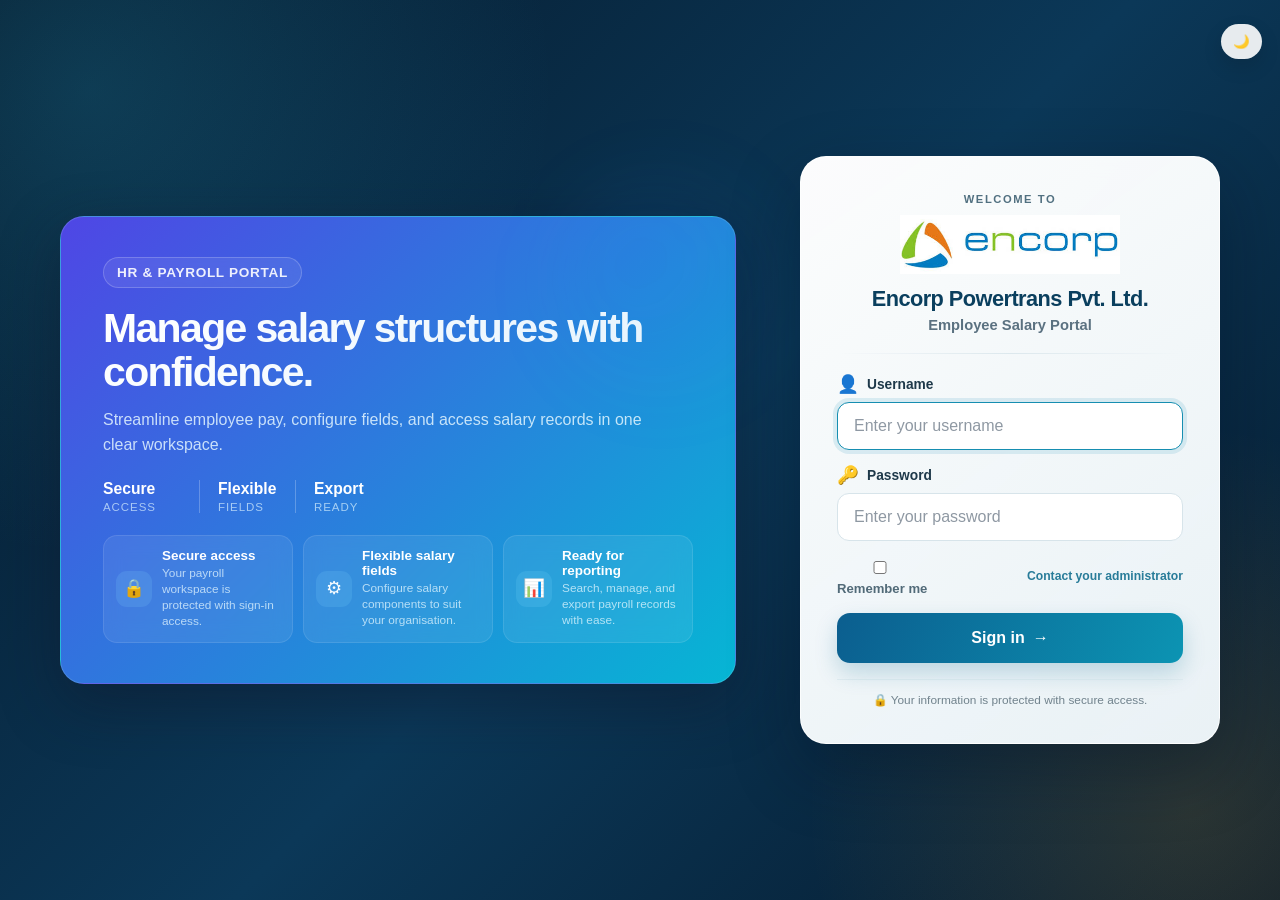
==== commit 553fe2ff: "Refresh login layout and Encorp branding" ====
--- a/encorp_app/static/index.html
+++ b/encorp_app/static/index.html
@@ -4,8 +4,8 @@
     <meta charset="UTF-8" />
     <meta name="viewport" content="width=device-width, initial-scale=1.0" />
     <title>Encorp | Login</title>
-    <link rel="stylesheet" href="styles.css" />
-    <link rel="stylesheet" href="login-overrides.css" />
+    <link rel="stylesheet" href="styles.css?v=encorp-ui-2" />
+    <link rel="stylesheet" href="login-overrides.css?v=encorp-ui-2" />
   </head>
   <body class="auth-page">
     <button class="theme-toggle" id="themeToggle" type="button" aria-label="Toggle dark mode">🌙</button>
@@ -36,7 +36,7 @@
         <section class="login-card" aria-labelledby="companyName">
           <div class="brand-block">
             <span class="signin-overline">Welcome to</span>
-            <img id="headerLogo" class="small-logo" src="data:image/svg+xml,%3Csvg xmlns='http://www.w3.org/2000/svg' width='120' height='120' viewBox='0 0 120 120'%3E%3Crect width='120' height='120' rx='24' fill='%230f5d8f'/%3E%3Cpath d='M35 82V48h12v34H35Zm18 0V38h12v44H53Zm18 0V28h12v54H71Z' fill='white'/%3E%3C/svg%3E" alt="company logo" />
+            <img id="headerLogo" class="small-logo" src="encorp-logo.jpg?v=encorp-ui-2" alt="Encorp logo" />
             <h1 id="companyName">Encorp Powertrans Pvt. Ltd.</h1>
             <p id="companyTagline">Employee Salary Portal</p>
           </div>
@@ -66,6 +66,6 @@
       </div>
     </div>
 
-    <script src="script.js"></script>
+    <script src="script.js?v=encorp-ui-2"></script>
   </body>
 </html>
--- a/encorp_app/static/styles.css
+++ b/encorp_app/static/styles.css
@@ -1063,6 +1063,29 @@
     size: A4;
     margin: 10mm;
   }
+}
+
+/* Keep feedback messages compact and use the supplied Encorp brand mark. */
+.message {
+  min-height: 0;
+  margin: 6px 0 0;
+  font-size: 0.78rem;
+  line-height: 1.35;
+}
+
+.sidebar-brand .small-logo {
+  width: 112px !important;
+  height: auto !important;
+  max-height: 38px;
+  margin: 0;
+  padding: 0;
+  border-radius: 0;
+  background: transparent;
+}
+
+.sidebar.collapsed .sidebar-brand .small-logo {
+  width: 48px !important;
+  max-height: 24px;
 }
 
 /* Premium login-page refresh */
--- a/encorp_app/static/login-overrides.css
+++ b/encorp_app/static/login-overrides.css
@@ -1,2 +1,117 @@
-/* Login-page layout overrides for the packaged server. */
-.auth-page{min-height:100vh;background:#071d31}.login-bg.auth-page{position:relative;z-index:1;min-height:100vh;padding:42px 28px;background:radial-gradient(circle at 7% 10%,rgba(44,182,221,.2),transparent 29rem),radial-gradient(circle at 93% 90%,rgba(247,181,54,.15),transparent 24rem),linear-gradient(135deg,#06192b,#0b3858 52%,#061a2d)}.auth-grid{position:fixed;inset:0;z-index:0;pointer-events:none;opacity:.17;background-image:linear-gradient(rgba(255,255,255,.22) 1px,transparent 1px),linear-gradient(90deg,rgba(255,255,255,.22) 1px,transparent 1px);background-size:54px 54px}.auth-orb{position:fixed;z-index:0;width:26rem;aspect-ratio:1;border-radius:50%;pointer-events:none;opacity:.48}.auth-orb-one{top:-14rem;left:-11rem;background:radial-gradient(circle,#23c4e5,rgba(35,196,229,0) 69%)}.auth-orb-two{right:-13rem;bottom:-16rem;background:radial-gradient(circle,#f3ad32,rgba(243,173,50,0) 68%)}.auth-shell{position:relative;z-index:1;width:min(1160px,100%);grid-template-columns:minmax(0,1.18fr) minmax(370px,.82fr);gap:clamp(28px,5vw,72px);align-items:center}.auth-hero{min-height:590px;padding:clamp(34px,5vw,62px);border:1px solid rgba(183,228,245,.18);border-radius:32px;background:linear-gradient(145deg,rgba(15,86,122,.58),rgba(4,35,58,.64));box-shadow:0 32px 90px rgba(0,8,17,.32),inset 0 1px rgba(255,255,255,.13)}.auth-hero h2{font-size:clamp(2.35rem,4vw,4rem);letter-spacing:-.045em}.hero-stat-row{display:flex;margin:30px 0}.hero-stat-row div{display:grid;gap:3px;min-width:105px;padding:0 22px;border-left:1px solid rgba(255,255,255,.24)}.hero-stat-row div:first-child{padding-left:0;border:0}.hero-stat-row strong{color:#fff}.hero-stat-row span{color:rgba(222,244,255,.68);font-size:.78rem;letter-spacing:.08em;text-transform:uppercase}.hero-features{flex-direction:column}.feature-item{padding:14px 16px;border-radius:16px;background:rgba(255,255,255,.075)}.feature-icon{display:grid;place-items:center;width:42px;min-width:42px;height:42px;font-size:1.25rem;border-radius:12px;background:rgba(141,226,250,.14)}.login-card-container{width:100%;max-width:450px;justify-self:end}.login-card{display:block;padding:42px;border:1px solid rgba(255,255,255,.84);border-radius:28px;background:linear-gradient(145deg,rgba(255,255,255,.99),rgba(240,248,252,.97));box-shadow:0 30px 80px rgba(0,13,27,.35)}.brand-block{margin-bottom:0}.signin-overline{display:block;margin-bottom:9px;color:#517080;font-size:.73rem;font-weight:800;letter-spacing:.14em;text-transform:uppercase}.login-card .small-logo{width:76px!important;height:76px!important;margin:0 auto 16px!important;padding:0;border-radius:20px}.brand-block h1{color:#0a3f5e;font-size:1.65rem;line-height:1.22}.brand-block p{color:#5a7180;font-weight:600}.login-divider{margin:25px 0}.form-group{gap:9px;margin-bottom:18px}.form-group label{color:#1e394a;font-size:.88rem}.form-input{min-height:50px;border:1px solid #d7e4ea;border-radius:13px;background:#fff}.form-input:focus{border-color:#168eb1;box-shadow:0 0 0 4px rgba(22,142,177,.13)}.form-actions{margin:4px 0 20px}.remember{color:#516a78;font-size:.84rem}.forgot{color:#287c99;font-size:.78rem;font-weight:700}.login-btn{min-height:53px;margin-top:0;border-radius:14px;background:linear-gradient(115deg,#0b5e8f,#0c94b3)}.login-footer{margin-top:20px;padding-top:17px;border-top-color:#e2edf1}.login-footer p{color:#71838d;font-size:.78rem}@media(max-width:920px){.login-bg.auth-page{padding:28px 18px}.auth-shell{grid-template-columns:1fr;max-width:620px}.auth-hero{min-height:auto}.login-card-container{justify-self:stretch;max-width:none}}@media(max-width:560px){.auth-hero{padding:30px 24px;border-radius:24px}.hero-stat-row div{min-width:0;flex:1;padding:0 10px}.login-card{padding:30px 24px;border-radius:24px}}
+/* Compact, responsive login layout. */
+.auth-page {
+  min-height: 100vh;
+  overflow-x: hidden;
+  background: #071d31;
+}
+
+.login-bg.auth-page {
+  position: relative;
+  z-index: 1;
+  min-height: 100vh;
+  display: grid;
+  place-items: center;
+  padding: clamp(18px, 3vh, 30px) 28px;
+  background:
+    radial-gradient(circle at 7% 10%, rgba(44,182,221,.2), transparent 29rem),
+    radial-gradient(circle at 93% 90%, rgba(247,181,54,.15), transparent 24rem),
+    linear-gradient(135deg,#06192b,#0b3858 52%,#061a2d);
+}
+
+.auth-grid { position: fixed; inset: 0; z-index: 0; pointer-events: none; opacity: .12; background-image: linear-gradient(rgba(255,255,255,.2) 1px,transparent 1px),linear-gradient(90deg,rgba(255,255,255,.2) 1px,transparent 1px); background-size: 54px 54px; }
+.auth-orb { position: fixed; z-index: 0; width: 26rem; aspect-ratio: 1; border-radius: 50%; pointer-events: none; opacity: .4; }
+.auth-orb-one { top: -14rem; left: -11rem; background: radial-gradient(circle,#23c4e5,transparent 69%); }
+.auth-orb-two { right: -13rem; bottom: -16rem; background: radial-gradient(circle,#f3ad32,transparent 68%); }
+
+.auth-shell {
+  position: relative;
+  z-index: 1;
+  width: min(1160px,100%);
+  display: grid;
+  grid-template-columns: minmax(0,1fr) minmax(360px,420px);
+  gap: clamp(28px,5vw,64px);
+  align-items: center;
+}
+
+.auth-hero {
+  min-height: 0;
+  padding: clamp(30px,4vw,48px);
+  border: 1px solid rgba(183,228,245,.18);
+  border-radius: 28px;
+  background: linear-gradient(145deg,rgba(15,86,122,.58),rgba(4,35,58,.64));
+  box-shadow: 0 26px 70px rgba(0,8,17,.28),inset 0 1px rgba(255,255,255,.13);
+}
+
+.hero-badge { margin-bottom: 18px; padding: 7px 13px; background: rgba(255,255,255,.1); color: #dff8ff; border-color: rgba(255,255,255,.2); }
+.auth-hero h2 { max-width: 610px; margin: 0 0 12px; font-size: clamp(2.2rem,3.2vw,3.35rem); line-height: 1.08; letter-spacing: -.04em; }
+.auth-hero > .hero-content > p { max-width: 560px; margin: 0; color: rgba(231,248,255,.83); font-size: 1rem; line-height: 1.6; }
+.hero-stat-row { display: flex; margin: 22px 0; }
+.hero-stat-row div { display: grid; gap: 3px; min-width: 96px; padding: 0 18px; border-left: 1px solid rgba(255,255,255,.24); }
+.hero-stat-row div:first-child { padding-left: 0; border-left: 0; }
+.hero-stat-row strong { color: #fff; font-size: .98rem; }
+.hero-stat-row span { color: rgba(222,244,255,.68); font-size: .72rem; letter-spacing: .08em; text-transform: uppercase; }
+.hero-features { display: grid; grid-template-columns: repeat(3,minmax(0,1fr)); gap: 10px; }
+.feature-item { min-width: 0; gap: 10px; align-items: center; padding: 12px; border: 1px solid rgba(255,255,255,.1); border-radius: 14px; background: rgba(255,255,255,.075); cursor: default; }
+.feature-item:hover { transform: translateY(-2px); background: rgba(255,255,255,.1); }
+.feature-icon { display: grid; place-items: center; width: 36px; min-width: 36px; height: 36px; font-size: 1.1rem; border-radius: 11px; background: rgba(141,226,250,.14); }
+.feature-text h4 { margin: 0 0 3px; color: #fff; font-size: .84rem; }
+.feature-text p { margin: 0; color: rgba(231,248,255,.74); font-size: .74rem; line-height: 1.35; }
+
+.login-card-container { width: 100%; max-width: 420px; justify-self: end; }
+.login-card { display: block; padding: clamp(26px,3vw,36px); border: 1px solid rgba(255,255,255,.84); border-radius: 26px; background: linear-gradient(145deg,rgba(255,255,255,.99),rgba(240,248,252,.97)); box-shadow: 0 26px 70px rgba(0,13,27,.32); }
+.brand-block { margin: 0; text-align: center; }
+.signin-overline { display: block; margin-bottom: 10px; color: #517080; font-size: .7rem; font-weight: 800; letter-spacing: .14em; text-transform: uppercase; }
+.login-card .small-logo { display: block; width: min(220px,75%) !important; height: auto !important; max-height: 66px; object-fit: contain; margin: 0 auto 12px !important; padding: 0; border-radius: 0; background: transparent; box-shadow: none; }
+.brand-block h1 { margin: 0 0 5px; color: #0a3f5e; font-size: clamp(1.25rem,1.7vw,1.5rem); line-height: 1.2; letter-spacing: -.025em; }
+.brand-block p { margin: 0; color: #5a7180; font-size: .92rem; font-weight: 600; }
+.login-divider { margin: 20px 0; background: linear-gradient(90deg,transparent,#dce8ed,transparent); }
+.form-group { gap: 7px; margin-bottom: 15px; }
+.form-group label { color: #1e394a; font-size: .86rem; }
+.form-input { min-height: 48px; border: 1px solid #d7e4ea; border-radius: 12px; background: #fff; }
+.form-input:focus { border-color: #168eb1; box-shadow: 0 0 0 4px rgba(22,142,177,.13); }
+.form-actions { margin: 3px 0 17px; }
+.remember { color: #516a78; font-size: .82rem; }
+.forgot { color: #287c99; font-size: .76rem; font-weight: 700; }
+.login-btn { min-height: 50px; margin-top: 0; border-radius: 13px; background: linear-gradient(115deg,#0b5e8f,#0c94b3); box-shadow: 0 10px 22px rgba(10,103,145,.22); }
+.login-footer { margin-top: 16px; padding-top: 13px; border-top-color: #e2edf1; }
+.login-footer p { color: #71838d; font-size: .74rem; }
+.login-card .message { min-height: 0; margin: 6px 0 0; font-size: .76rem; line-height: 1.35; }
+
+@media (max-width: 920px) {
+  .login-bg.auth-page { padding: 22px 18px; }
+  .auth-shell { max-width: 640px; grid-template-columns: 1fr; gap: 18px; }
+  .auth-hero { padding: 28px; }
+  .auth-hero h2 { font-size: clamp(2rem,6vw,2.8rem); }
+  .login-card-container { justify-self: stretch; max-width: none; }
+  .login-card { padding: 26px; }
+}
+
+@media (max-width: 560px) {
+  .login-bg.auth-page { padding: 16px 12px; }
+  .auth-shell { gap: 14px; }
+  .auth-hero { padding: 22px 20px; border-radius: 21px; }
+  .auth-hero h2 { font-size: 1.9rem; }
+  .auth-hero > .hero-content > p { font-size: .9rem; }
+  .hero-stat-row { margin: 16px 0; }
+  .hero-stat-row div { min-width: 0; flex: 1; padding: 0 10px; }
+  .hero-features { grid-template-columns: 1fr; gap: 7px; }
+  .feature-item { padding: 9px 11px; }
+  .feature-text p { font-size: .76rem; }
+  .login-card { padding: 24px 20px; border-radius: 21px; }
+}
+
+@media (max-height: 760px) and (min-width: 921px) {
+  .login-bg.auth-page { padding-top: 14px; padding-bottom: 14px; }
+  .auth-hero { padding: 28px 34px; }
+  .hero-stat-row { margin: 16px 0; }
+  .login-card { padding: 25px 30px; }
+  .login-divider { margin: 15px 0; }
+  .form-group { margin-bottom: 12px; }
+  .login-footer { margin-top: 12px; padding-top: 10px; }
+}
+
+body.dark-mode .login-card { background: linear-gradient(145deg,rgba(17,37,53,.98),rgba(11,29,44,.97)); border-color: rgba(255,255,255,.12); }
+body.dark-mode .brand-block h1, body.dark-mode .form-group label { color: #eaf5fb; }
+body.dark-mode .brand-block p, body.dark-mode .signin-overline, body.dark-mode .remember { color: #a8bfcc; }
+body.dark-mode .form-input { color: #eaf5fb; background: #102a3e; border-color: #315064; }
+body.dark-mode .login-footer p { color: #9cb1bd; }
